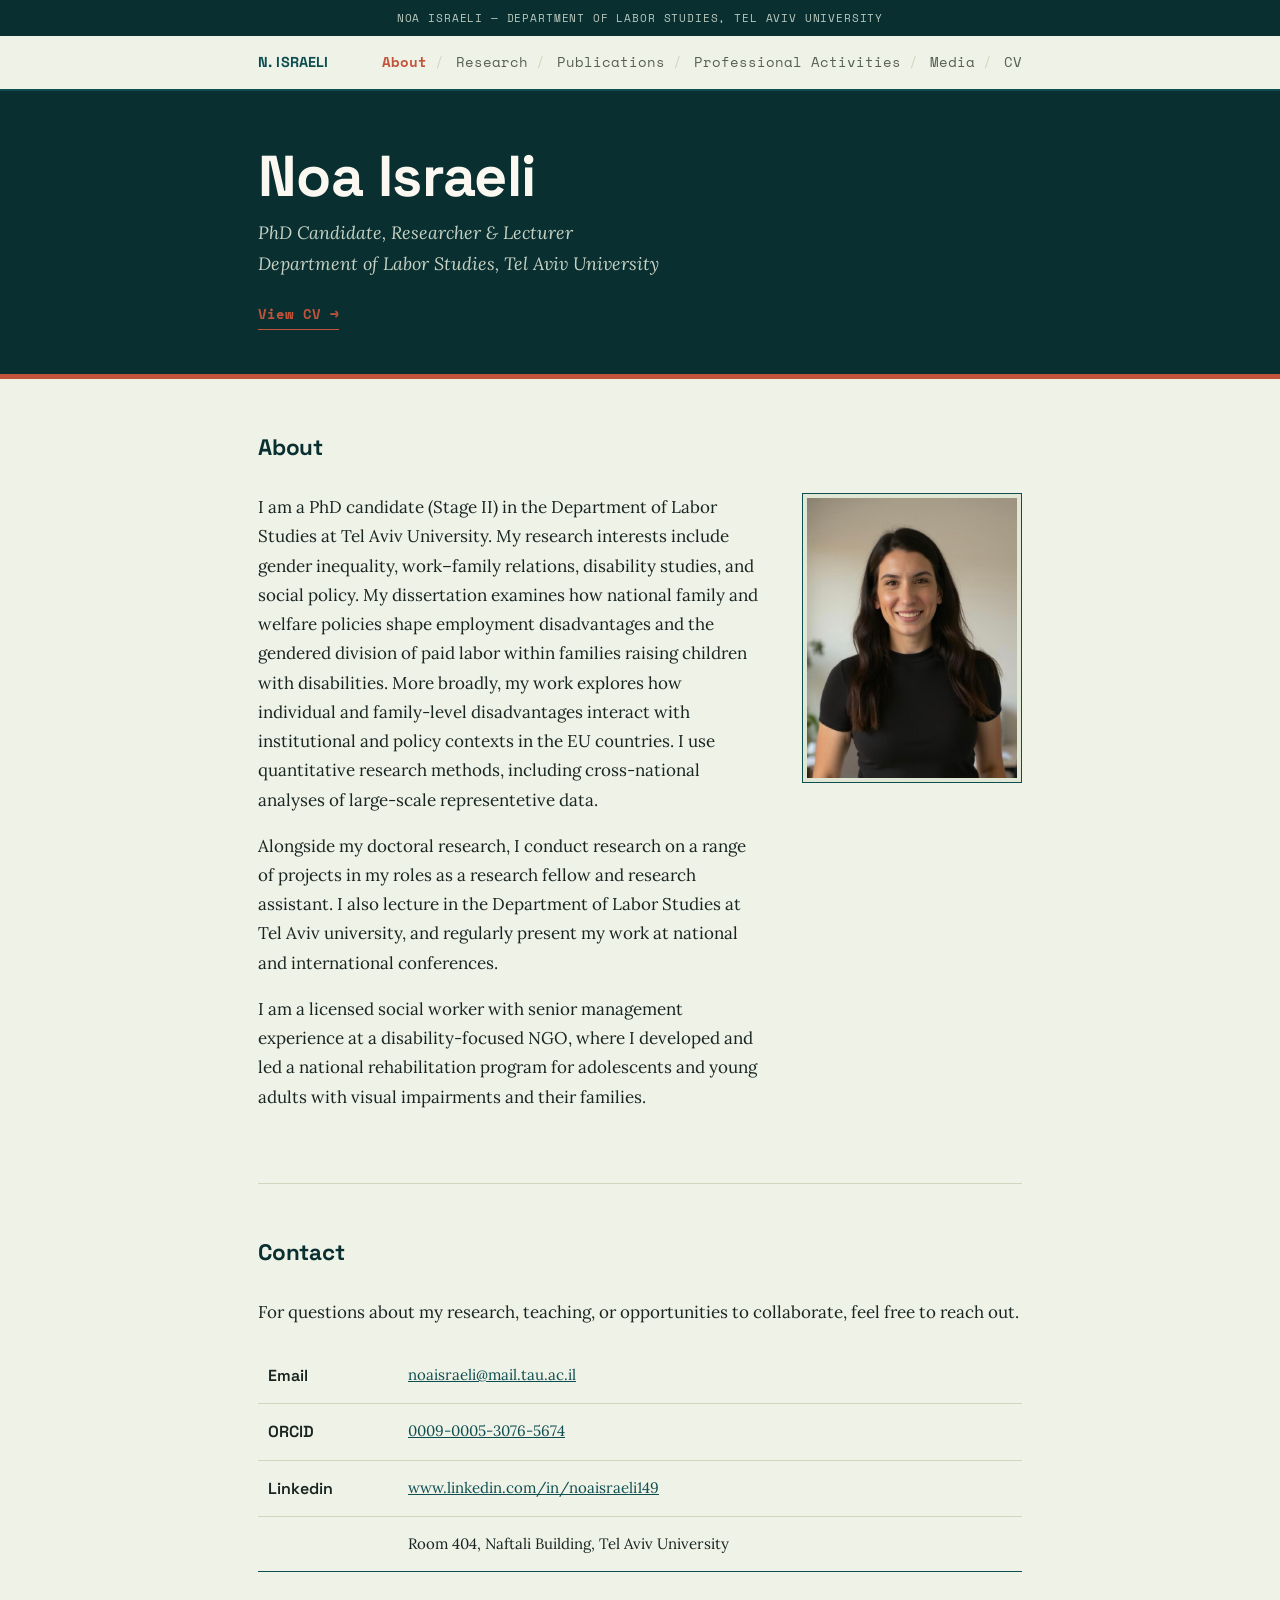
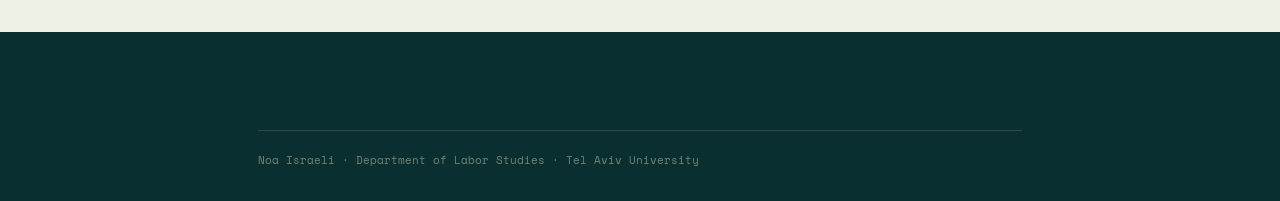
==== index.html @ 4b1b949b "initial site" ====
<!DOCTYPE html>
<html lang="en">
<head>
<meta charset="UTF-8">
<meta name="viewport" content="width=device-width, initial-scale=1.0">
<title>Noa Israeli — About</title>
<meta name="description" content="Noa Israeli — PhD Candidate, Department of Labor Studies, Tel Aviv University.">
<link rel="preconnect" href="https://fonts.googleapis.com">
<link rel="preconnect" href="https://fonts.gstatic.com" crossorigin>
<link href="https://fonts.googleapis.com/css2?family=Space+Grotesk:wght@500;600;700&family=Lora:ital,wght@0,400;0,500;0,600;1,400;1,500&family=Space+Mono:wght@400;700&display=swap" rel="stylesheet">
<link rel="stylesheet" href="style.css">
</head>
<body>

<div class="masthead">Noa Israeli — Department of Labor Studies, Tel Aviv University</div>

<header>
  <div class="nav-inner">
    <a class="brand" href="index.html">N. ISRAELI</a>
    <button class="nav-toggle" id="navToggle" aria-label="Menu">☰</button>
    <nav>
      <ul id="navList">
        <li><a href="index.html" class="active">About</a></li>
        <li><a href="research.html">Research</a></li>
        <li><a href="publications.html">Publications</a></li>
        <li><a href="professional.html">Professional Activities</a></li>
        <li><a href="media.html">Media</a></li>
        <li><a href="cv.html">CV</a></li>
      </ul>
    </nav>
  </div>
</header>

<div class="hero-band">
  <div class="titleblock">
    <h1>Noa Israeli</h1>
    <p class="subtitle">PhD Candidate, Researcher &amp; Lecturer<br>Department of Labor Studies, Tel Aviv University</p>
    <div class="hero-links">
      <a href="cv.html" class="cv">View CV →</a>
    </div>
  </div>
</div>

<main>

  <section id="about">
    <div class="sec-head"><span class="sec-num mono">§1</span><h2>About</h2></div>
    <div class="about-grid">
      <div>
        <p>
          I am a PhD candidate (Stage&nbsp;II) in the Department of Labor
          Studies at Tel Aviv University. My research interests include gender
          inequality, work&#8211;family relations, disability studies, and social
          policy. My dissertation examines how national family and welfare policies shape employment
          disadvantages and the gendered division of paid labor within families
          raising children with disabilities. More broadly, my work explores how individual and family-level 
          disadvantages interact with institutional and policy contexts in the EU countries. 
          I use quantitative research methods, including cross-national analyses of large-scale representetive data. 
        </p>
        <p>
          Alongside my doctoral research, I conduct research on a range of projects
          in my roles as a research fellow and research assistant. 
          I also lecture in the Department of Labor Studies at Tel Aviv university, 
          and regularly present my work at national and international conferences.
        </p>
        <p>
          I am a licensed social worker with senior management experience at a 
          disability&#8209;focused NGO, where I developed and led a national rehabilitation 
          program for adolescents and young adults with visual impairments and their families.
        </p>
        </p>
      </div>
      <div>
        <div class="figure">
          <img src="noa.png" alt="Noa Israeli">
        </div>
      </div>
    </div>
  </section>

  <section id="contact">
    <div class="sec-head"><span class="sec-num mono">§2</span><h2>Contact</h2></div>
    <p>For questions about my research, teaching, or opportunities to collaborate, feel free to reach out.</p>
    <table style="margin-top:20px;">
      <tbody>
        <tr>
          <td class="row-title" style="width:140px;">Email</td>
          <td><a href="mailto:noaisraeli@mail.tau.ac.il">noaisraeli@mail.tau.ac.il</a></td>
        </tr>
        <tr>
          <td class="row-title">ORCID</td>
          <td><a href="https://orcid.org/0009-0005-3076-5674" target="_blank" rel="noopener">0009-0005-3076-5674</a></td>
        </tr>
        <tr>
          <td class="row-title">Linkedin</td>
          <td><a href="https://www.linkedin.com/in/noaisraeli149" target="_blank" rel="noopener">www.linkedin.com/in/noaisraeli149</a></td>
        </tr>
        <tr>
          <td class="row-title"></td>
          <td>Room 404, Naftali Building, Tel Aviv University</td>
        </tr>
      </tbody>
    </table>
  </section>

</main>

<footer>
  <div class="inner">
    <div class="colophon">Noa Israeli · Department of Labor Studies · Tel Aviv University </div>
  </div>
</footer>

<script>
  const toggle = document.getElementById('navToggle');
  const list = document.getElementById('navList');
  toggle.addEventListener('click', () => list.classList.toggle('open'));
  list.querySelectorAll('a').forEach(a => a.addEventListener('click', () => list.classList.remove('open')));
</script>

</body>
</html>
---- style.css ----
:root{
  --paper:#EFF2E7;
  --paper-shade:#E1E7D5;
  --ink:#182420;
  --ink-soft:#57614F;
  --teal:#0E4E51;
  --teal-deep:#092F31;
  --clay:#C1543A;
  --clay-deep:#9C4230;
  --line:#CFD8BE;
  --cream:#F4EFDF;
}
*{box-sizing:border-box;}
html{scroll-behavior:smooth;}
body{
  margin:0;
  background:var(--paper);
  color:var(--ink);
  font-family:'Lora', Georgia, serif;
  font-size:17px;
  line-height:1.72;
  -webkit-font-smoothing:antialiased;
}
a{color:var(--teal);}
a:hover{color:var(--clay);}
::selection{background:var(--clay); color:#fff;}
.mono{font-family:'Space Mono', monospace;}

.masthead{
  background:var(--teal-deep); color:#B9C9BE;
  font-family:'Space Mono', monospace;
  font-size:.66rem; letter-spacing:.08em; text-transform:uppercase;
  padding:9px 28px; text-align:center;
}
header{
  position:sticky; top:0; z-index:50;
  background:rgba(239,242,231,0.94);
  backdrop-filter:blur(6px);
  border-bottom:2px solid var(--teal);
}
.nav-inner{
  max-width:820px; margin:0 auto;
  display:flex; align-items:center; justify-content:space-between;
  padding:14px 28px; flex-wrap:wrap; gap:10px;
}
.brand{
  font-family:'Space Grotesk', sans-serif; font-weight:700; font-size:.9rem;
  letter-spacing:.01em; color:var(--teal); text-decoration:none;
}
nav ul{
  list-style:none; display:flex; gap:4px; margin:0; padding:0; flex-wrap:wrap;
  font-family:'Space Mono', monospace; font-size:.9rem;
}
nav ul li:not(:last-child)::after{content:'/'; color:var(--line); margin:0 8px;}
nav ul li{display:flex; align-items:center;}
nav a{color:var(--ink-soft); text-decoration:none;}
nav a:hover{color:var(--clay);}
nav a.active{color:var(--clay); font-weight:700;}
.nav-toggle{display:none;}

@media (max-width:760px){
  nav ul{
    position:fixed; inset:0 0 auto 0; top:auto; flex-direction:column;
    background:var(--paper); padding:18px 28px; gap:12px;
    border-bottom:2px solid var(--teal);
    transform:translateY(-140%); transition:transform .25s ease;
    align-items:flex-start;
  }
  nav ul.open{transform:translateY(0); position:absolute; top:100%;}
  nav ul li::after{display:none;}
  .nav-toggle{
    display:block; background:none; border:1px solid var(--line);
    border-radius:4px; width:36px; height:32px; cursor:pointer; color:var(--teal);
  }
}

main{max-width:820px; margin:0 auto; padding:0 28px;}

/* HERO band — used on every page, content varies */
.hero-band{
  background:var(--teal-deep);
  color:var(--cream);
  border-bottom:5px solid var(--clay);
}
.titleblock{max-width:820px; margin:0 auto; padding:56px 28px 44px;}
.titleblock.compact{padding:44px 28px 36px;}
.titleblock .kicker{
  font-family:'Space Mono', monospace; font-size:.66rem; color:#E3A88F;
  letter-spacing:.1em; text-transform:uppercase; margin-bottom:20px;
}
h1{
  font-family:'Space Grotesk', sans-serif; font-weight:700;
  font-size:clamp(2.3rem, 5.4vw, 3.6rem); line-height:1.03;
  margin:0 0 12px; color:#FBF8F1; letter-spacing:-.01em;
}
h1.page-title{font-size:clamp(1.8rem, 4vw, 2.6rem);}
.subtitle{
  font-family:'Lora', serif; font-style:italic; font-weight:400;
  font-size:1.12rem; color:#C7D3C4; margin:0 0 6px;
}

.abstract{
  border-top:2.5px solid var(--clay);
  border-bottom:2.5px solid var(--clay);
  padding:26px 0; margin:24px 0;
}
.abstract .label{
  font-family:'Space Mono', monospace; font-size:.66rem; font-weight:700;
  letter-spacing:.1em; text-transform:uppercase; color:var(--clay);
  margin-bottom:12px;
}
.abstract p{margin:0; color:#EDE9DB;}
.keywords{
  font-family:'Space Mono', monospace; font-size:.7rem; color:#A9B8A6;
  margin-top:16px; line-height:1.9;
}
.keywords b{color:#E3A88F; font-weight:700;}

.hero-links{
  display:flex; flex-wrap:wrap; gap:8px 22px; margin-top:22px;
  font-family:'Space Mono', monospace; font-size:.90rem;
}
.hero-links a{color:#F4EFDF; text-decoration:none; border-bottom:1px solid rgba(244,239,223,.35); padding-bottom:2px;}
.hero-links a:hover{border-color:var(--clay); color:var(--clay);}
.hero-links a.cv{font-weight:700; color:var(--clay); border-bottom-color:var(--clay);}

/* Sections */
section{padding:50px 0 54px; border-bottom:1px solid var(--line);}
section:last-of-type{border-bottom:none;}
.sec-head{display:flex; align-items:baseline; gap:14px; margin-bottom:26px;}
.sec-num{font-family:'Space Mono', monospace; font-size:.85rem; color:var(--clay); font-weight:700; display:none;}
h2{
  font-family:'Space Grotesk', sans-serif; font-weight:700; font-size:1.4rem; margin:0;
  color:var(--teal-deep); letter-spacing:-.01em;
}
h3.block-title{
  font-family:'Space Grotesk', sans-serif; font-weight:600; font-size:1.08rem;
  color:var(--teal-deep); margin:0 0 10px;
}

.table-caption{
  font-family:'Space Mono', monospace; font-size:.64rem; letter-spacing:.08em;
  text-transform:uppercase; color:var(--ink-soft); margin-bottom:10px;
}

.about-grid{display:grid; grid-template-columns:1fr 220px; gap:40px; align-items:start;}
@media (max-width:640px){.about-grid{grid-template-columns:1fr;}}
.figure{border:1.5px solid var(--teal); padding:4px; background:var(--paper-shade);}
.figure img{width:100%; display:block; aspect-ratio:3/4; object-fit:cover;}
.figure .placeholder{
  width:100%; aspect-ratio:3/4; display:flex; align-items:center; justify-content:center;
  text-align:center; font-family:'Space Mono', monospace; font-size:.66rem;
  color:var(--ink-soft); padding:16px; line-height:1.6; border:1px dashed var(--line);
}
.about-grid > div:first-child > p:first-child{margin-top:0;}
.figure-caption{
  font-family:'Space Mono', monospace; font-size:.62rem; color:var(--ink-soft);
  margin-top:8px; text-align:center;
}

table{width:100%; border-collapse:collapse; margin-bottom:6px;}
thead th{
  font-family:'Space Mono', monospace; font-size:.62rem; letter-spacing:.06em;
  text-transform:uppercase; color:var(--teal); text-align:left;
  border-top:1.5px solid var(--teal); border-bottom:1px solid var(--line);
  padding:8px 10px;
}
tbody td{padding:14px 10px; border-bottom:1px solid var(--line); vertical-align:top; font-size:.94rem;}
tbody tr:last-child td{border-bottom:1.5px solid var(--teal);}
td.yr{font-family:'Space Mono', monospace; font-size:.78rem; color:var(--clay); white-space:nowrap; font-weight:700;}
td.amt{font-family:'Space Mono', monospace; font-size:.82rem; text-align:right; white-space:nowrap; color:var(--ink-soft);}
.row-title{font-family:'Space Grotesk', sans-serif; font-weight:600; font-size:1rem; margin-bottom:2px;}
.row-sub{color:var(--ink-soft); font-size:.88rem;}
.row-note{font-style:italic; font-size:.88rem; margin-top:4px;}

.ref-list{list-style:none; margin:0; padding:0; counter-reset:ref;}
.ref-list li{counter-increment:ref; position:relative; padding:16px 0 16px 40px; border-bottom:1px solid var(--line); font-size:.96rem;}
.ref-list li:last-child{border-bottom:none;}
.ref-list li::before{
  content:'[' counter(ref) ']'; position:absolute; left:0; top:16px;
  font-family:'Space Mono', monospace; font-size:.82rem; color:var(--clay); font-weight:700;
}
.ref-tag{
  display:inline-block; font-family:'Space Mono', monospace; font-size:.6rem;
  letter-spacing:.05em; text-transform:uppercase; color:var(--teal);
  border:1px solid var(--line); border-radius:3px; padding:1px 6px; margin-bottom:6px;
}
.ref-list .journal{font-style:italic;}
.ref-list a{font-family:'Space Mono', monospace; font-size:.74rem; margin-left:6px;}

.media-list{list-style:none; margin:0; padding:0;}
.media-list li{
  display:grid; grid-template-columns:100px 1fr auto; gap:14px; align-items:baseline;
  padding:14px 0; border-bottom:1px dashed var(--line); font-size:.94rem;
}
.media-list li:last-child{border-bottom:none;}
.media-type{font-family:'Space Mono', monospace; font-size:.70rem; letter-spacing:.06em; text-transform:uppercase; color:var(--clay); font-weight:700;}
.media-title{color:var(--ink);}
.media-title .outlet{color:var(--ink-soft); font-style:italic;}
.media-link{font-family:'Space Mono', monospace; font-size:.74rem; white-space:nowrap;}
.media-placeholder{opacity:.55;}
.media-note{
  margin-top:16px; font-family:'Space Mono', monospace; font-size:.7rem; color:var(--ink-soft);
  border-left:2px solid var(--clay); padding-left:12px;
}

.talk-block{margin-bottom:24px;}
.talk-block:last-child{margin-bottom:0;}
.talk-title{font-family:'Space Grotesk', sans-serif; font-weight:600; font-size:1rem; margin:0 0 10px; color:var(--teal-deep);}
.talk-block ul{margin:0; padding-left:0; list-style:none; color:var(--ink-soft); font-size:.92rem;}
.talk-block ul li{margin-bottom:5px; padding-left:16px; position:relative;}
.talk-block ul li::before{content:'—'; position:absolute; left:0; color:var(--clay);}

.service-cols{display:grid; grid-template-columns:1fr 1fr; gap:40px;}
@media (max-width:720px){.service-cols{grid-template-columns:1fr;}}
.service-cols h3{
  font-family:'Space Mono', monospace; font-size:.64rem; text-transform:uppercase;
  letter-spacing:.06em; color:var(--teal); margin:0 0 12px;
}
.service-cols ul{margin:0; padding-left:16px; font-size:.9rem; color:var(--ink);}
.service-cols ul li{margin-bottom:8px;}

.project-block{margin-bottom:28px; padding-bottom:28px; border-bottom:1px solid var(--line);}
.project-block:last-child{margin-bottom:0; padding-bottom:0; border-bottom:none;}
.project-status{
  display:inline-block; font-family:'Space Mono', monospace; font-size:.6rem;
  letter-spacing:.05em; text-transform:uppercase; color:var(--clay);
  border:1px solid var(--line); border-radius:3px; padding:1px 6px; margin-bottom:8px;
}

.simple-list li{
  display:flex; justify-content:flex-start; align-items:baseline; gap:14px;
  padding:14px 0; border-bottom:1px dashed var(--line); font-size:.98rem;
}
.simple-list li:last-child{border-bottom:none;}
.simple-list .level{
  font-family:'Space Mono', monospace; font-size:.78rem; letter-spacing:.05em;
  text-transform:uppercase; color:var(--clay); white-space:nowrap;
}

.cv-embed{
  border:1.5px solid var(--teal); background:var(--paper-shade); padding:10px;
}
.cv-embed iframe{width:100%; height:80vh; border:none; display:block; background:#fff;}
.cv-fallback{
  margin-top:14px; font-family:'Space Mono', monospace; font-size:.78rem; color:var(--ink-soft);
}

footer{background:var(--teal-deep); color:#D5DECF; padding:54px 0 32px;}
footer .inner{max-width:820px; margin:0 auto; padding:0 28px;}
footer .sec-head h2{color:var(--cream);}
footer .sec-num{color:var(--clay);}
footer p{color:#AFBFAB; max-width:540px; font-size:.98rem;}
footer p b{color:var(--cream); font-weight:700;}
.contact-links{margin-top:22px; display:flex; flex-wrap:wrap; gap:10px 26px; font-family:'Space Mono', monospace; font-size:.76rem;}
.contact-links a{color:var(--cream); text-decoration:none; border-bottom:1px solid rgba(244,239,223,.3); padding-bottom:2px;}
.contact-links a:hover{border-color:var(--clay); color:var(--clay);}
.colophon{margin-top:44px; padding-top:20px; border-top:1px solid rgba(244,239,223,.15); font-family:'Space Mono', monospace; font-size:.66rem; color:#748370;}

a:focus-visible, button:focus-visible{outline:2px solid var(--clay); outline-offset:2px;}
@media (prefers-reduced-motion: reduce){ html{scroll-behavior:auto;} }

.listen-wrap{max-width:520px; margin:70px auto 90px; text-align:center; padding:0 28px;}
.station-badge{
  display:inline-block; border:1.5px solid var(--teal); border-radius:4px;
  padding:10px 24px; font-family:'Space Grotesk', sans-serif; font-weight:700;
  font-size:1.05rem; color:var(--teal-deep); margin:20px 0 30px; letter-spacing:.02em;
}
.listen-wrap audio{width:100%; margin-top:8px; accent-color:var(--clay);}
.listen-back{margin-top:34px; font-family:'Space Mono', monospace; font-size:.76rem;}

p, li, td{overflow-wrap:break-word;}
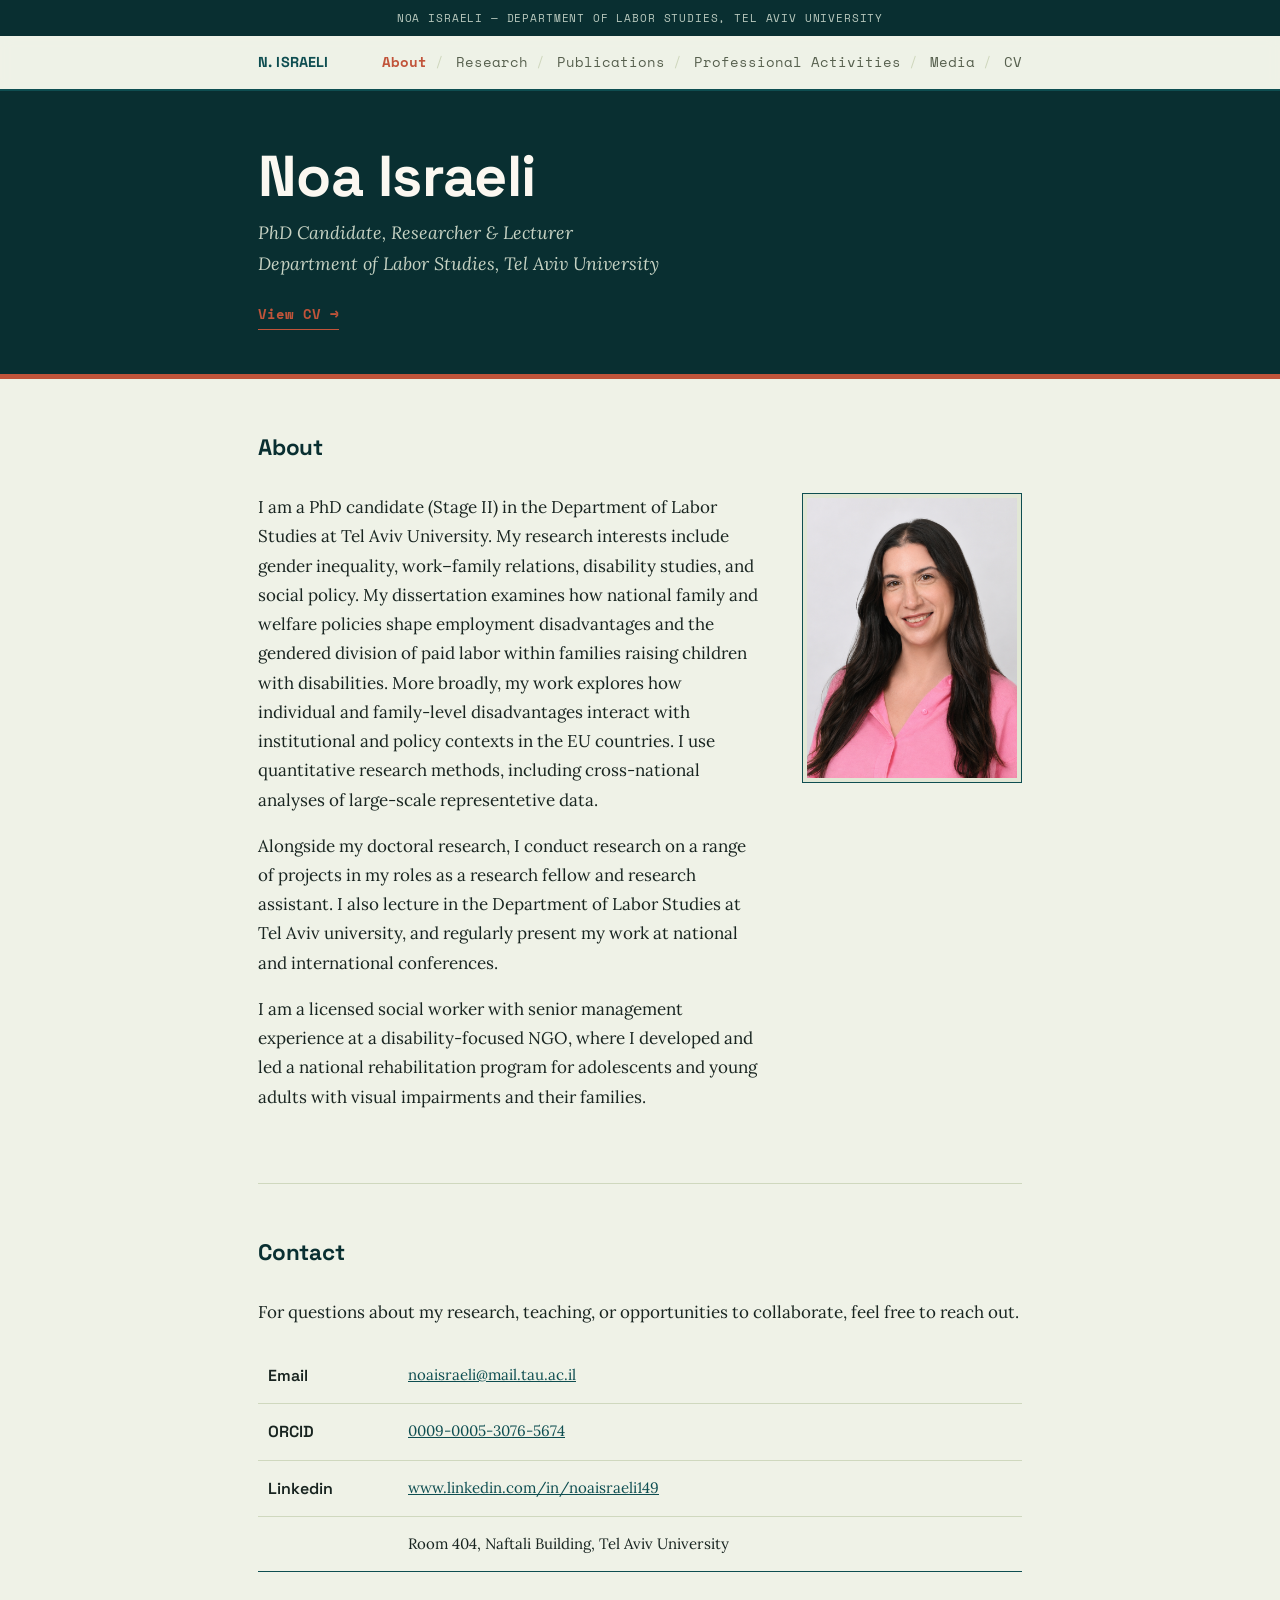
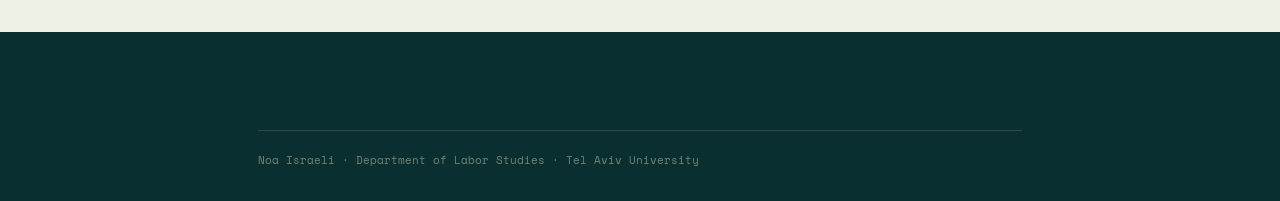
==== commit 6c5a5952: "add canonical tags" ====
--- a/index.html
+++ b/index.html
@@ -3,12 +3,13 @@
 <head>
 <meta charset="UTF-8">
 <meta name="viewport" content="width=device-width, initial-scale=1.0">
-<title>Noa Israeli — About</title>
+<title>Noa Israeli — Department of Labor Studies, Tel Aviv University</title>
 <meta name="description" content="Noa Israeli — PhD Candidate, Department of Labor Studies, Tel Aviv University.">
 <link rel="preconnect" href="https://fonts.googleapis.com">
 <link rel="preconnect" href="https://fonts.gstatic.com" crossorigin>
 <link href="https://fonts.googleapis.com/css2?family=Space+Grotesk:wght@500;600;700&family=Lora:ital,wght@0,400;0,500;0,600;1,400;1,500&family=Space+Mono:wght@400;700&display=swap" rel="stylesheet">
 <link rel="stylesheet" href="style.css">
+<link rel="canonical" href="https://noa-israeli.com/">
 </head>
 <body>
 
@@ -16,11 +17,11 @@
 
 <header>
   <div class="nav-inner">
-    <a class="brand" href="index.html">N. ISRAELI</a>
+    <a class="brand" href="/">N. ISRAELI</a>
     <button class="nav-toggle" id="navToggle" aria-label="Menu">☰</button>
     <nav>
       <ul id="navList">
-        <li><a href="index.html" class="active">About</a></li>
+        <li><a href="/" class="active">About</a></li>
         <li><a href="research.html">Research</a></li>
         <li><a href="publications.html">Publications</a></li>
         <li><a href="professional.html">Professional Activities</a></li>
--- a/style.css
+++ b/style.css
@@ -59,6 +59,7 @@
 .nav-toggle{display:none;}
 
 @media (max-width:760px){
+  .nav-inner{justify-content:flex-start;}
   nav ul{
     position:fixed; inset:0 0 auto 0; top:auto; flex-direction:column;
     background:var(--paper); padding:18px 28px; gap:12px;
@@ -71,10 +72,11 @@
   .nav-toggle{
     display:block; background:none; border:1px solid var(--line);
     border-radius:4px; width:36px; height:32px; cursor:pointer; color:var(--teal);
+    margin-left:auto;
   }
 }
-
 main{max-width:820px; margin:0 auto; padding:0 28px;}
+
 
 /* HERO band — used on every page, content varies */
 .hero-band{
@@ -144,7 +146,10 @@
 }
 
 .about-grid{display:grid; grid-template-columns:1fr 220px; gap:40px; align-items:start;}
-@media (max-width:640px){.about-grid{grid-template-columns:1fr;}}
+@media (max-width:640px){
+  .about-grid{grid-template-columns:1fr;}
+  .figure{max-width:130px; margin:0 auto;}
+}
 .figure{border:1.5px solid var(--teal); padding:4px; background:var(--paper-shade);}
 .figure img{width:100%; display:block; aspect-ratio:3/4; object-fit:cover;}
 .figure .placeholder{
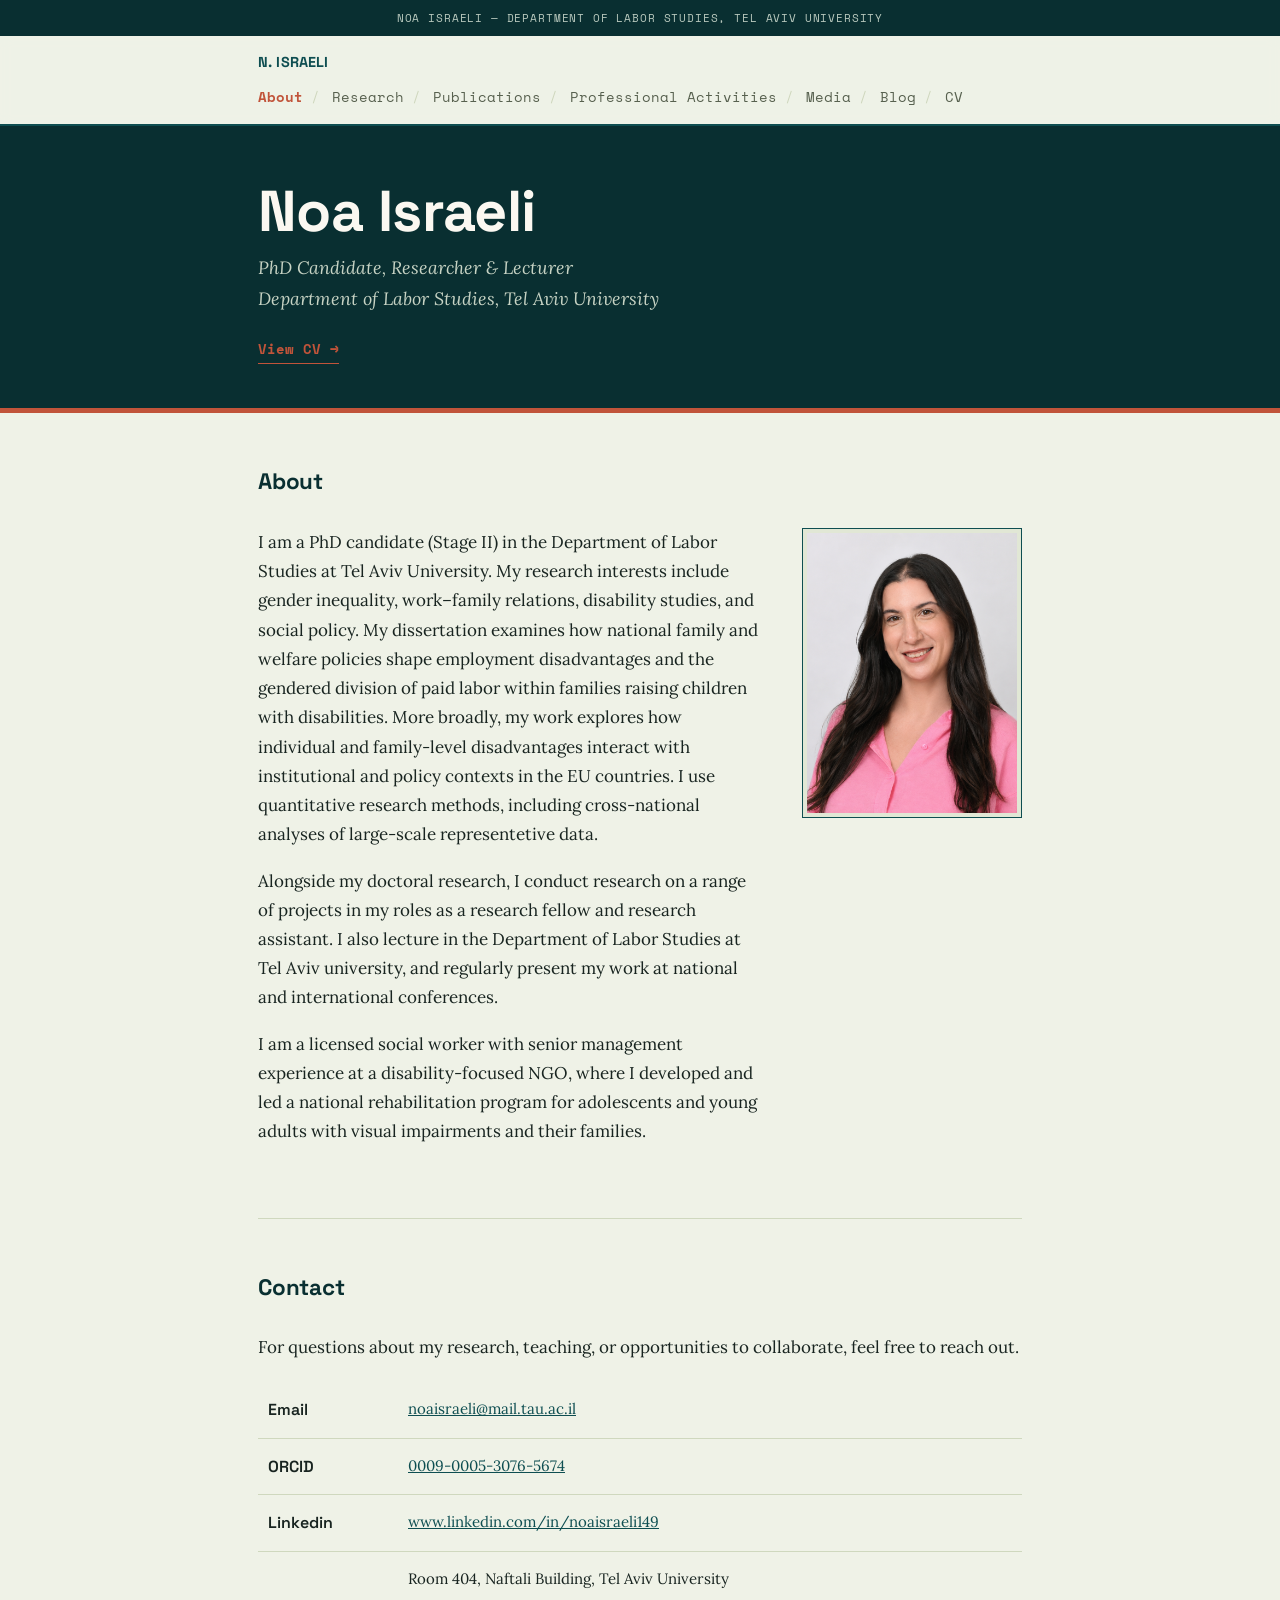
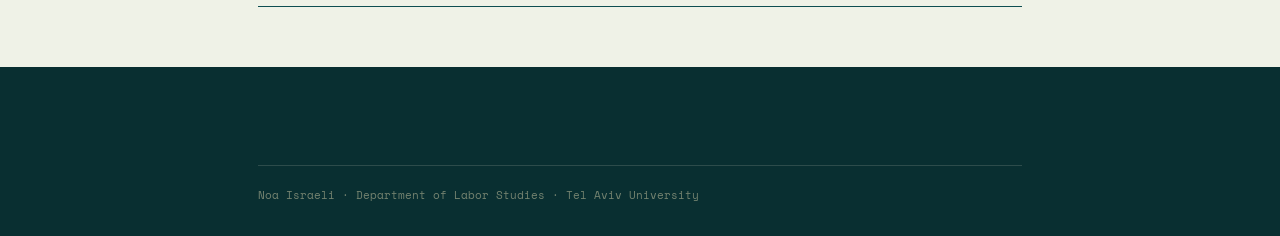
==== commit e4546d4b: "add blog" ====
--- a/index.html
+++ b/index.html
@@ -26,7 +26,7 @@
         <li><a href="publications.html">Publications</a></li>
         <li><a href="professional.html">Professional Activities</a></li>
         <li><a href="media.html">Media</a></li>
-        <li><a href="cv.html">CV</a></li>
+        <li><a href="blog.html">Blog</a></li><li><a href="cv.html">CV</a></li>
       </ul>
     </nav>
   </div>
